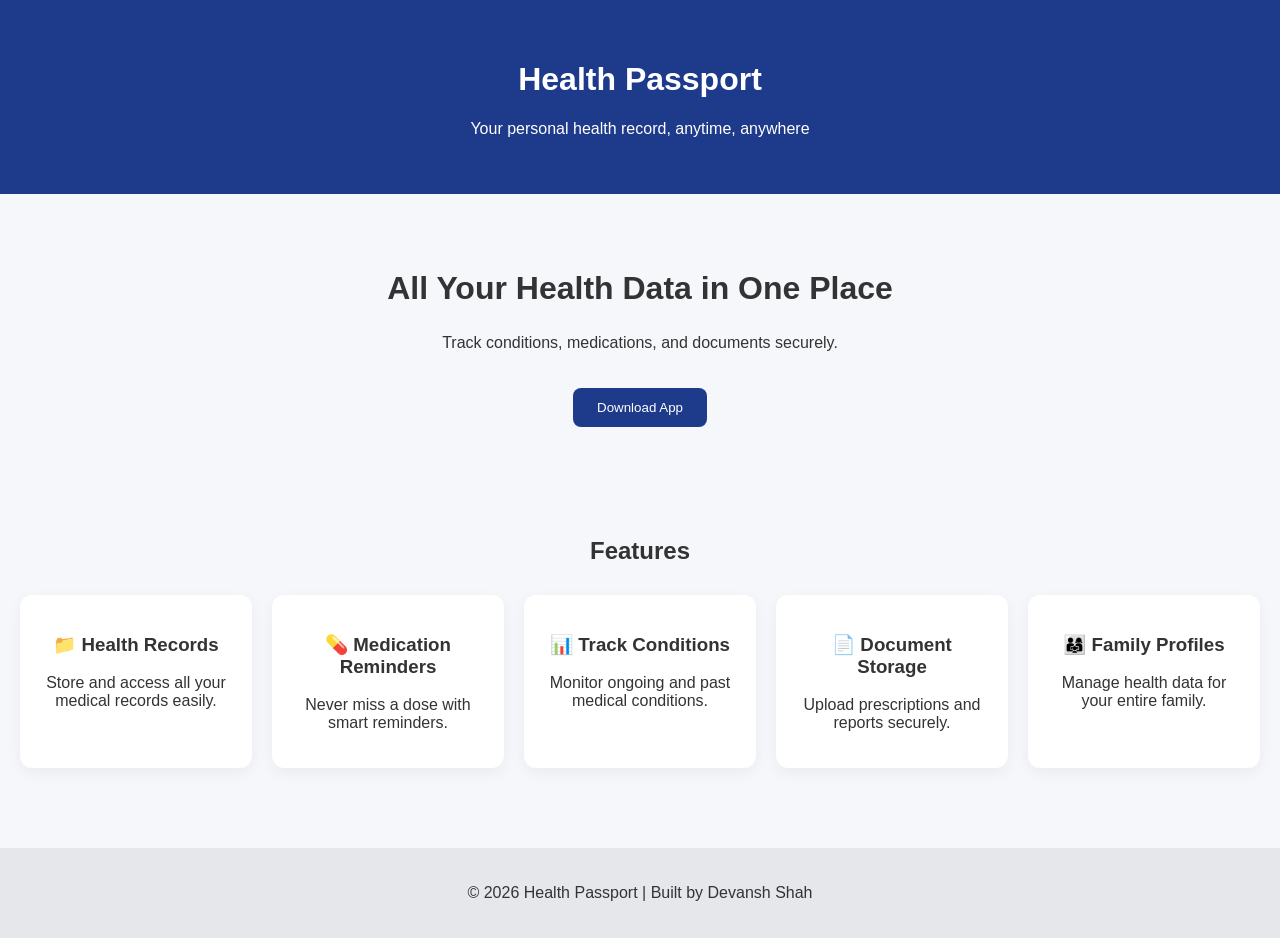
==== index.html @ 41bf418a "Add files via upload" ====
<!DOCTYPE html>
<html lang="en">
<head>
  <meta charset="UTF-8" />
  <meta name="viewport" content="width=device-width, initial-scale=1.0"/>
  <title>Health Passport</title>
  <link rel="stylesheet" href="style.css" />
</head>
<body>

<header>
  <h1>Health Passport</h1>
  <p>Your personal health record, anytime, anywhere</p>
</header>

<section class="hero">
  <h2>All Your Health Data in One Place</h2>
  <p>Track conditions, medications, and documents securely.</p>
  <button>Download App</button>
</section>

<section class="features">
  <h2>Features</h2>
  <div class="grid">

    <div class="card">
      <h3>📁 Health Records</h3>
      <p>Store and access all your medical records easily.</p>
    </div>

    <div class="card">
      <h3>💊 Medication Reminders</h3>
      <p>Never miss a dose with smart reminders.</p>
    </div>

    <div class="card">
      <h3>📊 Track Conditions</h3>
      <p>Monitor ongoing and past medical conditions.</p>
    </div>

    <div class="card">
      <h3>📄 Document Storage</h3>
      <p>Upload prescriptions and reports securely.</p>
    </div>

    <div class="card">
      <h3>👨‍👩‍👧 Family Profiles</h3>
      <p>Manage health data for your entire family.</p>
    </div>

  </div>
</section>

<footer>
  <p>© 2026 Health Passport | Built by Devansh Shah</p>
</footer>

</body>
</html>
---- style.css ----
body {
  margin: 0;
  font-family: Arial, sans-serif;
  background: #f5f7fb;
  color: #333;
}

header {
  background: #1e3a8a;
  color: white;
  text-align: center;
  padding: 40px 20px;
}

.hero {
  text-align: center;
  padding: 50px 20px;
}

.hero h2 {
  font-size: 32px;
}

.hero button {
  background: #1e3a8a;
  color: white;
  border: none;
  padding: 12px 24px;
  margin-top: 20px;
  border-radius: 8px;
  cursor: pointer;
}

.features {
  padding: 40px 20px;
  text-align: center;
}

.grid {
  display: grid;
  grid-template-columns: repeat(auto-fit, minmax(220px, 1fr));
  gap: 20px;
  margin-top: 30px;
}

.card {
  background: white;
  padding: 20px;
  border-radius: 12px;
  box-shadow: 0 5px 15px rgba(0,0,0,0.05);
}

footer {
  text-align: center;
  padding: 20px;
  background: #e5e7eb;
  margin-top: 40px;
}
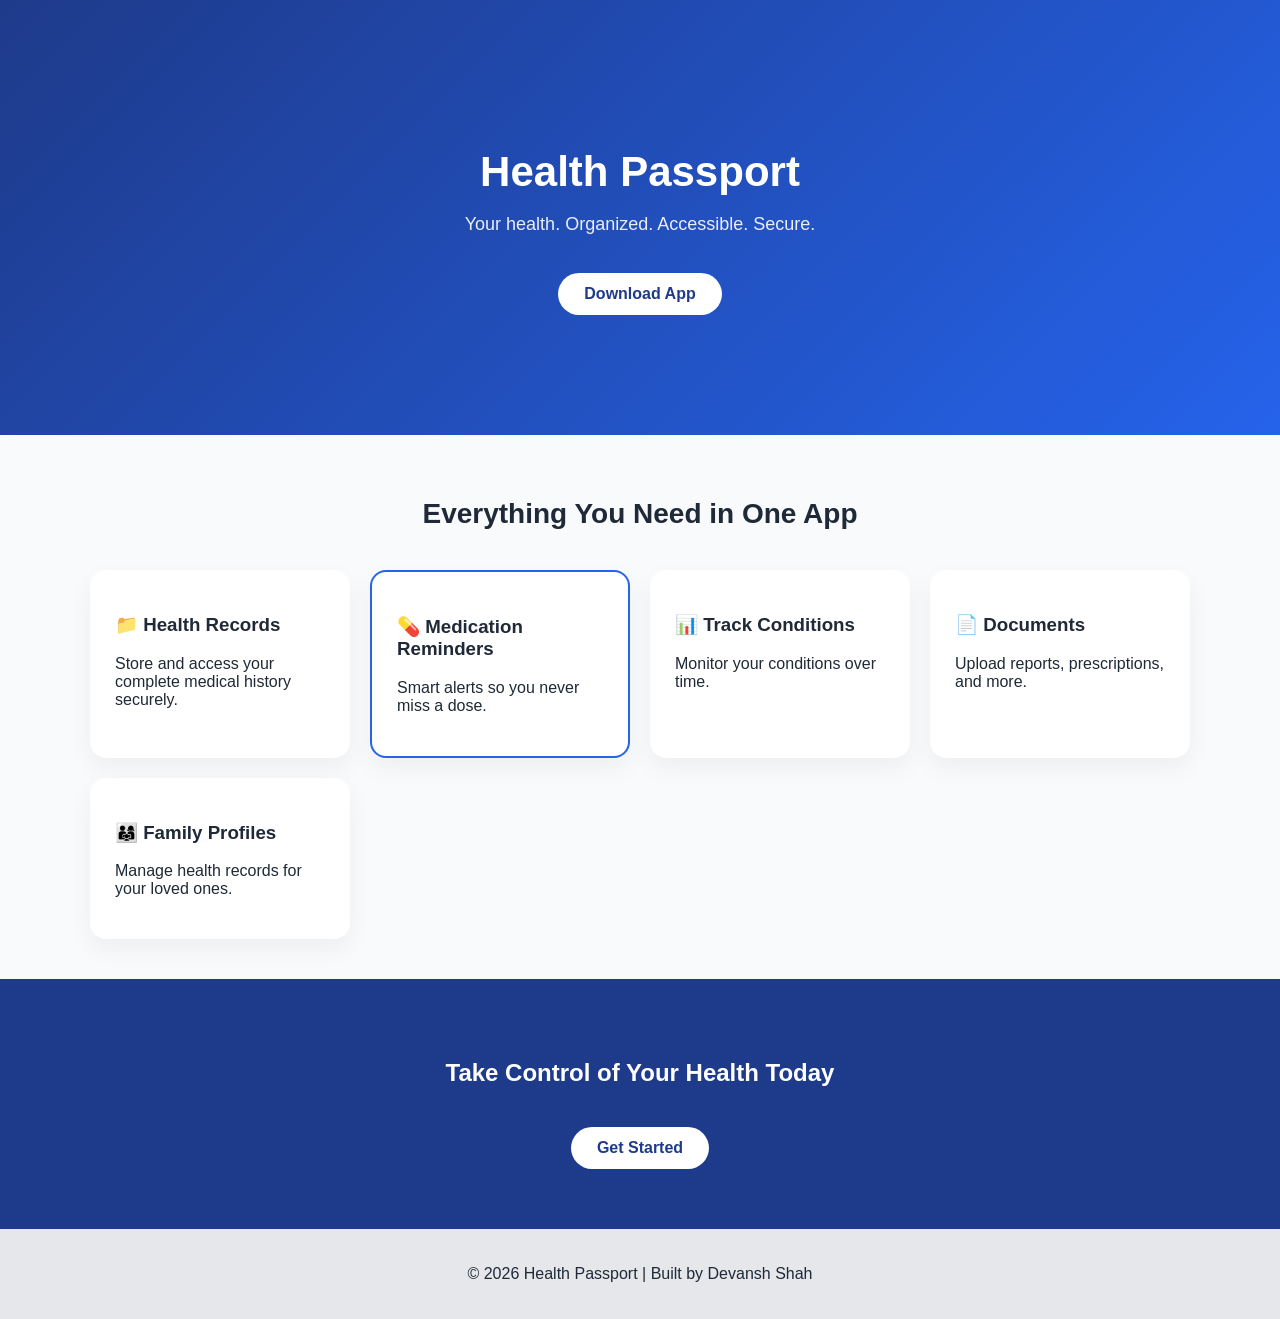
==== commit 1fd04a2a: "Add files via upload" ====
--- a/index.html
+++ b/index.html
@@ -9,46 +9,49 @@
 <body>
 
 <header>
-  <h1>Health Passport</h1>
-  <p>Your personal health record, anytime, anywhere</p>
+  <div class="container">
+    <h1>Health Passport</h1>
+    <p>Your health. Organized. Accessible. Secure.</p>
+    <a href="#" class="btn">Download App</a>
+  </div>
 </header>
 
-<section class="hero">
-  <h2>All Your Health Data in One Place</h2>
-  <p>Track conditions, medications, and documents securely.</p>
-  <button>Download App</button>
-</section>
+<section class="features container">
+  <h2>Everything You Need in One App</h2>
 
-<section class="features">
-  <h2>Features</h2>
   <div class="grid">
 
     <div class="card">
       <h3>📁 Health Records</h3>
-      <p>Store and access all your medical records easily.</p>
+      <p>Store and access your complete medical history securely.</p>
     </div>
 
-    <div class="card">
+    <div class="card highlight">
       <h3>💊 Medication Reminders</h3>
-      <p>Never miss a dose with smart reminders.</p>
+      <p>Smart alerts so you never miss a dose.</p>
     </div>
 
     <div class="card">
       <h3>📊 Track Conditions</h3>
-      <p>Monitor ongoing and past medical conditions.</p>
+      <p>Monitor your conditions over time.</p>
     </div>
 
     <div class="card">
-      <h3>📄 Document Storage</h3>
-      <p>Upload prescriptions and reports securely.</p>
+      <h3>📄 Documents</h3>
+      <p>Upload reports, prescriptions, and more.</p>
     </div>
 
     <div class="card">
       <h3>👨‍👩‍👧 Family Profiles</h3>
-      <p>Manage health data for your entire family.</p>
+      <p>Manage health records for your loved ones.</p>
     </div>
 
   </div>
+</section>
+
+<section class="cta">
+  <h2>Take Control of Your Health Today</h2>
+  <a href="#" class="btn">Get Started</a>
 </section>
 
 <footer>
--- a/style.css
+++ b/style.css
@@ -1,58 +1,95 @@
 body {
   margin: 0;
-  font-family: Arial, sans-serif;
-  background: #f5f7fb;
-  color: #333;
+  font-family: 'Segoe UI', sans-serif;
+  background: #f8fafc;
+  color: #1f2937;
 }
 
-header {
-  background: #1e3a8a;
-  color: white;
-  text-align: center;
+.container {
+  max-width: 1100px;
+  margin: auto;
   padding: 40px 20px;
 }
 
-.hero {
+/* HEADER */
+header {
+  background: linear-gradient(135deg, #1e3a8a, #2563eb);
+  color: white;
   text-align: center;
-  padding: 50px 20px;
+  padding: 80px 20px;
 }
 
-.hero h2 {
-  font-size: 32px;
+header h1 {
+  font-size: 42px;
+  margin-bottom: 10px;
 }
 
-.hero button {
-  background: #1e3a8a;
-  color: white;
-  border: none;
-  padding: 12px 24px;
-  margin-top: 20px;
-  border-radius: 8px;
-  cursor: pointer;
+header p {
+  font-size: 18px;
+  opacity: 0.9;
 }
 
-.features {
-  padding: 40px 20px;
+/* BUTTON */
+.btn {
+  display: inline-block;
+  margin-top: 20px;
+  padding: 12px 26px;
+  background: white;
+  color: #1e3a8a;
+  border-radius: 30px;
+  text-decoration: none;
+  font-weight: bold;
+  transition: 0.3s;
+}
+
+.btn:hover {
+  background: #e0e7ff;
+}
+
+/* FEATURES */
+.features h2 {
   text-align: center;
+  font-size: 28px;
 }
 
 .grid {
   display: grid;
   grid-template-columns: repeat(auto-fit, minmax(220px, 1fr));
   gap: 20px;
-  margin-top: 30px;
+  margin-top: 40px;
 }
 
 .card {
   background: white;
-  padding: 20px;
-  border-radius: 12px;
-  box-shadow: 0 5px 15px rgba(0,0,0,0.05);
+  padding: 25px;
+  border-radius: 16px;
+  box-shadow: 0 10px 25px rgba(0,0,0,0.05);
+  transition: 0.3s;
 }
 
+.card:hover {
+  transform: translateY(-5px);
+}
+
+.highlight {
+  border: 2px solid #2563eb;
+}
+
+/* CTA */
+.cta {
+  text-align: center;
+  background: #1e3a8a;
+  color: white;
+  padding: 60px 20px;
+}
+
+.cta h2 {
+  margin-bottom: 20px;
+}
+
+/* FOOTER */
 footer {
   text-align: center;
   padding: 20px;
   background: #e5e7eb;
-  margin-top: 40px;
 }
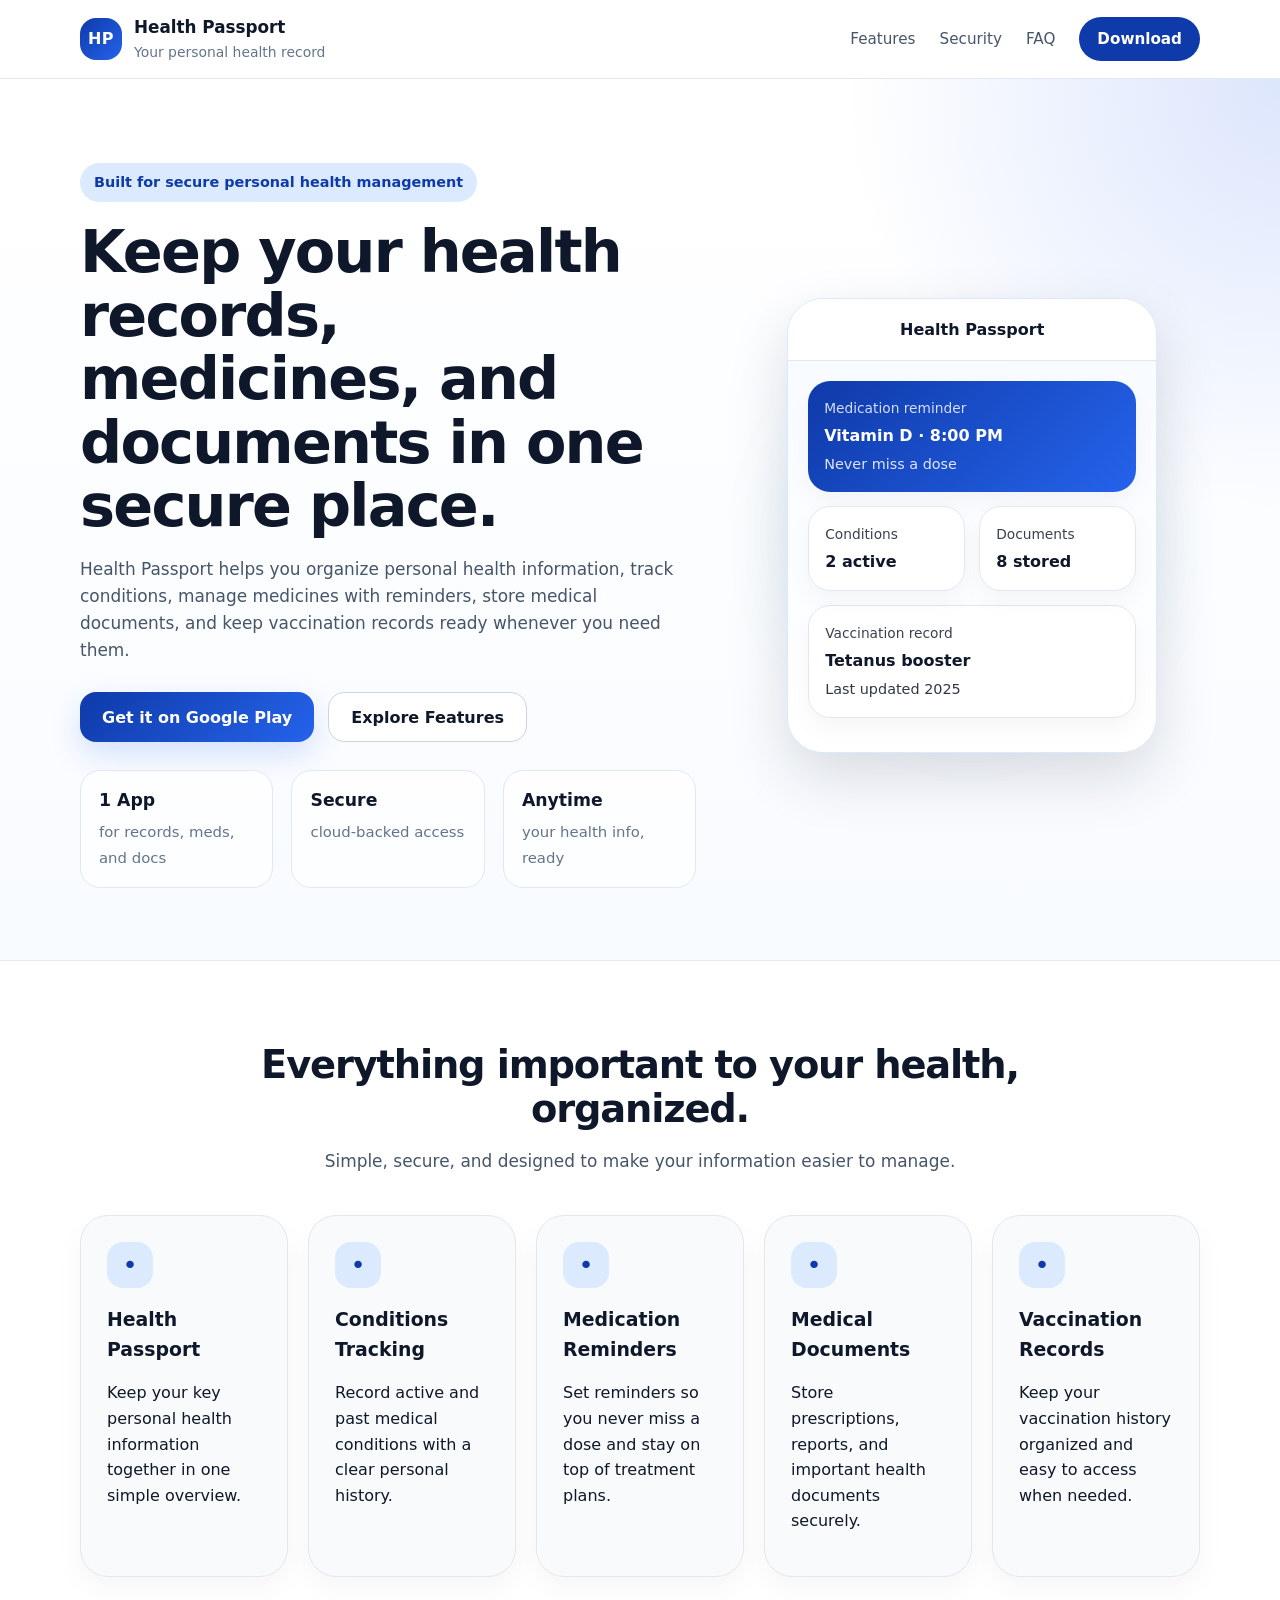
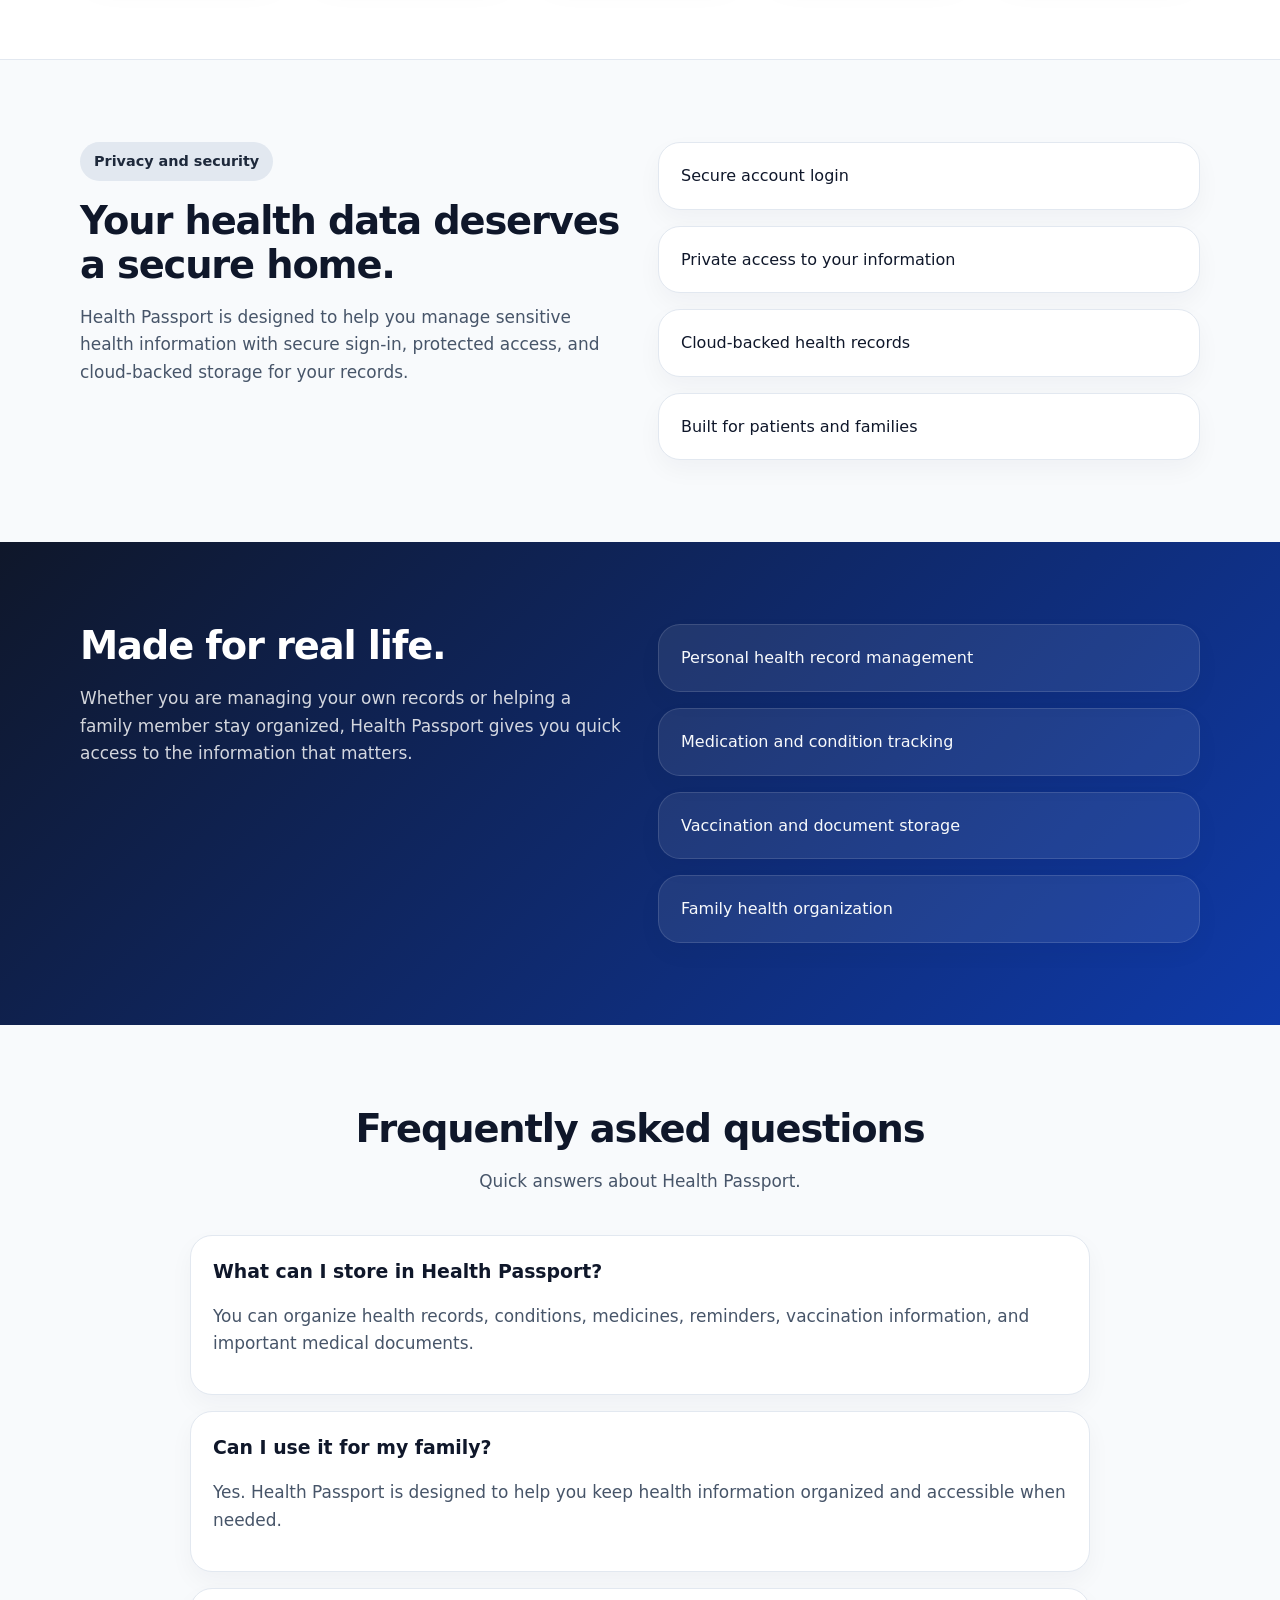
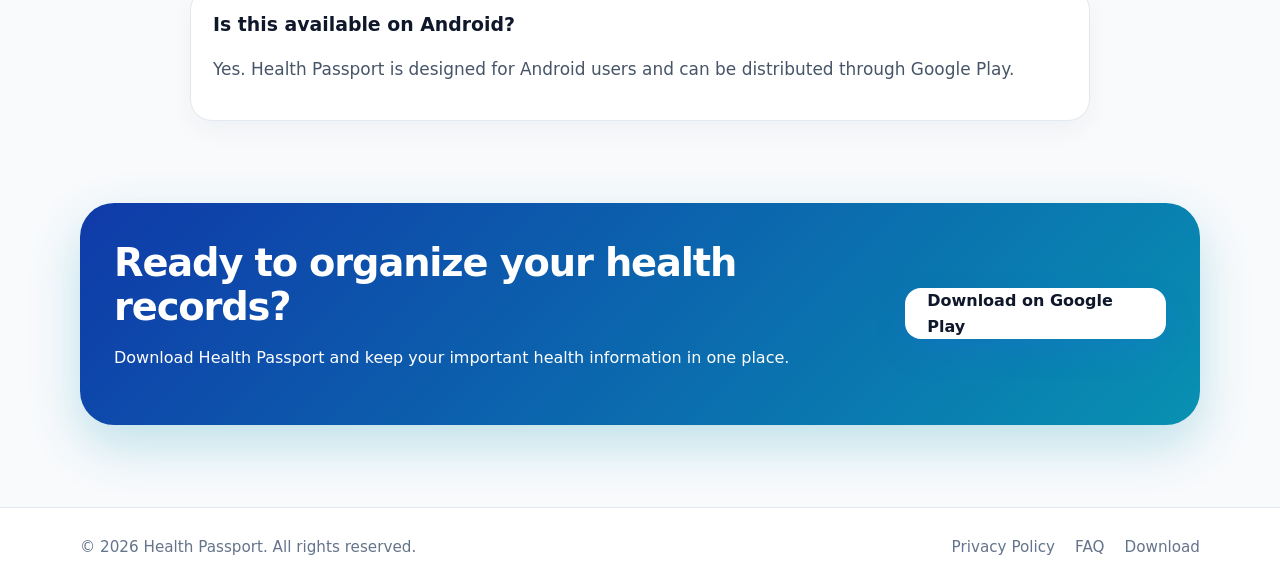
==== commit b724bc15: "Add files via upload" ====
--- a/index.html
+++ b/index.html
@@ -4,59 +4,218 @@
   <meta charset="UTF-8" />
   <meta name="viewport" content="width=device-width, initial-scale=1.0"/>
   <title>Health Passport</title>
+  <meta name="description" content="Health Passport helps you securely manage health records, medicines, conditions, documents, and vaccination history in one place." />
   <link rel="stylesheet" href="style.css" />
 </head>
 <body>
-
-<header>
-  <div class="container">
-    <h1>Health Passport</h1>
-    <p>Your health. Organized. Accessible. Secure.</p>
-    <a href="#" class="btn">Download App</a>
-  </div>
-</header>
-
-<section class="features container">
-  <h2>Everything You Need in One App</h2>
-
-  <div class="grid">
-
-    <div class="card">
-      <h3>📁 Health Records</h3>
-      <p>Store and access your complete medical history securely.</p>
+  <header class="site-header">
+    <div class="container nav">
+      <a href="index.html" class="brand">
+        <div class="brand-mark">HP</div>
+        <div>
+          <div class="brand-name">Health Passport</div>
+          <div class="brand-sub">Your personal health record</div>
+        </div>
+      </a>
+      <nav class="nav-links">
+        <a href="#features">Features</a>
+        <a href="#security">Security</a>
+        <a href="#faq">FAQ</a>
+        <a href="#download" class="nav-button">Download</a>
+      </nav>
     </div>
-
-    <div class="card highlight">
-      <h3>💊 Medication Reminders</h3>
-      <p>Smart alerts so you never miss a dose.</p>
+  </header>
+
+  <main>
+    <section class="hero">
+      <div class="container hero-grid">
+        <div class="hero-copy">
+          <span class="eyebrow">Built for secure personal health management</span>
+          <h1>Keep your health records, medicines, and documents in one secure place.</h1>
+          <p class="hero-text">
+            Health Passport helps you organize personal health information, track conditions,
+            manage medicines with reminders, store medical documents, and keep vaccination
+            records ready whenever you need them.
+          </p>
+          <div class="hero-actions" id="download">
+            <a href="#" class="primary-btn">Get it on Google Play</a>
+            <a href="#features" class="secondary-btn">Explore Features</a>
+          </div>
+          <div class="hero-stats">
+            <div>
+              <strong>1 App</strong>
+              <span>for records, meds, and docs</span>
+            </div>
+            <div>
+              <strong>Secure</strong>
+              <span>cloud-backed access</span>
+            </div>
+            <div>
+              <strong>Anytime</strong>
+              <span>your health info, ready</span>
+            </div>
+          </div>
+        </div>
+
+        <div class="phone-wrap">
+          <div class="phone-glow"></div>
+          <div class="phone">
+            <div class="phone-top">Health Passport</div>
+            <div class="phone-body">
+              <div class="mini-card highlight-card">
+                <div class="mini-label">Medication reminder</div>
+                <div class="mini-title">Vitamin D · 8:00 PM</div>
+                <div class="mini-sub">Never miss a dose</div>
+              </div>
+
+              <div class="mini-grid">
+                <div class="mini-card">
+                  <div class="mini-label">Conditions</div>
+                  <div class="mini-title">2 active</div>
+                </div>
+                <div class="mini-card">
+                  <div class="mini-label">Documents</div>
+                  <div class="mini-title">8 stored</div>
+                </div>
+              </div>
+
+              <div class="mini-card">
+                <div class="mini-label">Vaccination record</div>
+                <div class="mini-title">Tetanus booster</div>
+                <div class="mini-sub">Last updated 2025</div>
+              </div>
+            </div>
+          </div>
+        </div>
+      </div>
+    </section>
+
+    <section class="section section-light" id="features">
+      <div class="container">
+        <div class="section-head">
+          <h2>Everything important to your health, organized.</h2>
+          <p>Simple, secure, and designed to make your information easier to manage.</p>
+        </div>
+
+        <div class="feature-grid">
+          <article class="feature-card">
+            <div class="icon-badge">•</div>
+            <h3>Health Passport</h3>
+            <p>Keep your key personal health information together in one simple overview.</p>
+          </article>
+
+          <article class="feature-card">
+            <div class="icon-badge">•</div>
+            <h3>Conditions Tracking</h3>
+            <p>Record active and past medical conditions with a clear personal history.</p>
+          </article>
+
+          <article class="feature-card">
+            <div class="icon-badge">•</div>
+            <h3>Medication Reminders</h3>
+            <p>Set reminders so you never miss a dose and stay on top of treatment plans.</p>
+          </article>
+
+          <article class="feature-card">
+            <div class="icon-badge">•</div>
+            <h3>Medical Documents</h3>
+            <p>Store prescriptions, reports, and important health documents securely.</p>
+          </article>
+
+          <article class="feature-card">
+            <div class="icon-badge">•</div>
+            <h3>Vaccination Records</h3>
+            <p>Keep your vaccination history organized and easy to access when needed.</p>
+          </article>
+        </div>
+      </div>
+    </section>
+
+    <section class="section" id="security">
+      <div class="container split">
+        <div>
+          <span class="eyebrow dark">Privacy and security</span>
+          <h2>Your health data deserves a secure home.</h2>
+          <p class="section-copy">
+            Health Passport is designed to help you manage sensitive health information with secure
+            sign-in, protected access, and cloud-backed storage for your records.
+          </p>
+        </div>
+
+        <div class="trust-list">
+          <div class="trust-item">Secure account login</div>
+          <div class="trust-item">Private access to your information</div>
+          <div class="trust-item">Cloud-backed health records</div>
+          <div class="trust-item">Built for patients and families</div>
+        </div>
+      </div>
+    </section>
+
+    <section class="section section-dark">
+      <div class="container split">
+        <div>
+          <h2>Made for real life.</h2>
+          <p class="section-copy section-copy-light">
+            Whether you are managing your own records or helping a family member stay organized,
+            Health Passport gives you quick access to the information that matters.
+          </p>
+        </div>
+
+        <div class="use-cases">
+          <div class="use-case">Personal health record management</div>
+          <div class="use-case">Medication and condition tracking</div>
+          <div class="use-case">Vaccination and document storage</div>
+          <div class="use-case">Family health organization</div>
+        </div>
+      </div>
+    </section>
+
+    <section class="section" id="faq">
+      <div class="container faq-wrap">
+        <div class="section-head">
+          <h2>Frequently asked questions</h2>
+          <p>Quick answers about Health Passport.</p>
+        </div>
+
+        <div class="faq-list">
+          <div class="faq-item">
+            <h3>What can I store in Health Passport?</h3>
+            <p>You can organize health records, conditions, medicines, reminders, vaccination information, and important medical documents.</p>
+          </div>
+
+          <div class="faq-item">
+            <h3>Can I use it for my family?</h3>
+            <p>Yes. Health Passport is designed to help you keep health information organized and accessible when needed.</p>
+          </div>
+
+          <div class="faq-item">
+            <h3>Is this available on Android?</h3>
+            <p>Yes. Health Passport is designed for Android users and can be distributed through Google Play.</p>
+          </div>
+        </div>
+      </div>
+    </section>
+
+    <section class="section final-cta">
+      <div class="container final-cta-box">
+        <div>
+          <h2>Ready to organize your health records?</h2>
+          <p>Download Health Passport and keep your important health information in one place.</p>
+        </div>
+        <a href="#" class="primary-btn white-btn">Download on Google Play</a>
+      </div>
+    </section>
+  </main>
+
+  <footer class="site-footer">
+    <div class="container footer-row">
+      <div>© 2026 Health Passport. All rights reserved.</div>
+      <div class="footer-links">
+        <a href="privacy.html">Privacy Policy</a>
+        <a href="#faq">FAQ</a>
+        <a href="#download">Download</a>
+      </div>
     </div>
-
-    <div class="card">
-      <h3>📊 Track Conditions</h3>
-      <p>Monitor your conditions over time.</p>
-    </div>
-
-    <div class="card">
-      <h3>📄 Documents</h3>
-      <p>Upload reports, prescriptions, and more.</p>
-    </div>
-
-    <div class="card">
-      <h3>👨‍👩‍👧 Family Profiles</h3>
-      <p>Manage health records for your loved ones.</p>
-    </div>
-
-  </div>
-</section>
-
-<section class="cta">
-  <h2>Take Control of Your Health Today</h2>
-  <a href="#" class="btn">Get Started</a>
-</section>
-
-<footer>
-  <p>© 2026 Health Passport | Built by Devansh Shah</p>
-</footer>
-
+  </footer>
 </body>
 </html>
--- a/style.css
+++ b/style.css
@@ -1,95 +1,529 @@
+* {
+  box-sizing: border-box;
+}
+
+html {
+  scroll-behavior: smooth;
+}
+
 body {
   margin: 0;
-  font-family: 'Segoe UI', sans-serif;
+  font-family: Inter, system-ui, -apple-system, BlinkMacSystemFont, "Segoe UI", sans-serif;
+  color: #0f172a;
   background: #f8fafc;
-  color: #1f2937;
+  line-height: 1.6;
+}
+
+a {
+  color: inherit;
+  text-decoration: none;
 }
 
 .container {
-  max-width: 1100px;
-  margin: auto;
-  padding: 40px 20px;
-}
-
-/* HEADER */
-header {
-  background: linear-gradient(135deg, #1e3a8a, #2563eb);
-  color: white;
+  width: min(1120px, calc(100% - 40px));
+  margin: 0 auto;
+}
+
+.site-header {
+  position: sticky;
+  top: 0;
+  z-index: 50;
+  background: rgba(255, 255, 255, 0.92);
+  backdrop-filter: blur(12px);
+  border-bottom: 1px solid #e2e8f0;
+}
+
+.nav {
+  display: flex;
+  align-items: center;
+  justify-content: space-between;
+  min-height: 78px;
+  gap: 20px;
+}
+
+.brand {
+  display: flex;
+  align-items: center;
+  gap: 12px;
+}
+
+.brand-mark {
+  width: 42px;
+  height: 42px;
+  border-radius: 16px;
+  display: grid;
+  place-items: center;
+  background: linear-gradient(135deg, #0f3aa9, #2563eb);
+  color: #fff;
+  font-weight: 800;
+  letter-spacing: 0.02em;
+}
+
+.brand-name {
+  font-size: 1.05rem;
+  font-weight: 700;
+}
+
+.brand-sub {
+  font-size: 0.87rem;
+  color: #64748b;
+}
+
+.nav-links {
+  display: flex;
+  align-items: center;
+  gap: 24px;
+  color: #475569;
+  font-size: 0.95rem;
+}
+
+.nav-links a:hover {
+  color: #0f172a;
+}
+
+.nav-button {
+  padding: 10px 18px;
+  border-radius: 999px;
+  background: #0f3aa9;
+  color: #fff !important;
+  font-weight: 700;
+}
+
+.hero {
+  padding: 84px 0 72px;
+  background:
+    radial-gradient(circle at top right, rgba(37, 99, 235, 0.16), transparent 28%),
+    linear-gradient(180deg, #ffffff 0%, #f8fbff 100%);
+}
+
+.hero-grid {
+  display: grid;
+  grid-template-columns: 1.15fr 0.85fr;
+  align-items: center;
+  gap: 48px;
+}
+
+.eyebrow {
+  display: inline-block;
+  padding: 8px 14px;
+  border-radius: 999px;
+  background: #dbeafe;
+  color: #0f3aa9;
+  font-size: 0.9rem;
+  font-weight: 700;
+  margin-bottom: 18px;
+}
+
+.eyebrow.dark {
+  background: #e2e8f0;
+  color: #1e293b;
+}
+
+.hero h1 {
+  font-size: clamp(2.5rem, 4.6vw, 4.4rem);
+  line-height: 1.08;
+  letter-spacing: -0.03em;
+  margin: 0 0 18px;
+  max-width: 720px;
+}
+
+.hero-text,
+.section-copy,
+.section-head p,
+.faq-item p,
+.policy-card p,
+.policy-card li {
+  color: #475569;
+  font-size: 1.06rem;
+}
+
+.hero-actions {
+  display: flex;
+  flex-wrap: wrap;
+  gap: 14px;
+  margin-top: 28px;
+}
+
+.primary-btn,
+.secondary-btn {
+  display: inline-flex;
+  align-items: center;
+  justify-content: center;
+  min-height: 50px;
+  padding: 0 22px;
+  border-radius: 16px;
+  font-weight: 700;
+  transition: transform 0.18s ease, opacity 0.18s ease;
+}
+
+.primary-btn:hover,
+.secondary-btn:hover,
+.nav-button:hover {
+  transform: translateY(-1px);
+  opacity: 0.97;
+}
+
+.primary-btn {
+  background: linear-gradient(135deg, #0f3aa9, #2563eb);
+  color: #fff;
+  box-shadow: 0 12px 30px rgba(37, 99, 235, 0.18);
+}
+
+.secondary-btn {
+  background: #fff;
+  color: #0f172a;
+  border: 1px solid #cbd5e1;
+}
+
+.white-btn {
+  background: #fff;
+  color: #0f172a;
+}
+
+.hero-stats {
+  margin-top: 28px;
+  display: grid;
+  grid-template-columns: repeat(3, minmax(0, 1fr));
+  gap: 18px;
+  max-width: 640px;
+}
+
+.hero-stats div {
+  background: rgba(255, 255, 255, 0.78);
+  border: 1px solid #e2e8f0;
+  border-radius: 20px;
+  padding: 16px 18px;
+}
+
+.hero-stats strong {
+  display: block;
+  font-size: 1.08rem;
+  margin-bottom: 4px;
+}
+
+.hero-stats span {
+  color: #64748b;
+  font-size: 0.93rem;
+}
+
+.phone-wrap {
+  position: relative;
+  display: flex;
+  justify-content: center;
+}
+
+.phone-glow {
+  position: absolute;
+  inset: 20px 10px 0 10px;
+  background: radial-gradient(circle, rgba(37, 99, 235, 0.28), rgba(14, 165, 233, 0.12), transparent 70%);
+  filter: blur(28px);
+}
+
+.phone {
+  position: relative;
+  width: min(370px, 100%);
+  border-radius: 36px;
+  background: #fff;
+  box-shadow: 0 24px 60px rgba(15, 23, 42, 0.14);
+  border: 1px solid #dbeafe;
+  overflow: hidden;
+}
+
+.phone-top {
   text-align: center;
-  padding: 80px 20px;
-}
-
-header h1 {
-  font-size: 42px;
+  padding: 18px 16px;
+  font-weight: 700;
+  background: #ffffff;
+  border-bottom: 1px solid #e2e8f0;
+}
+
+.phone-body {
+  padding: 20px;
+  background: linear-gradient(180deg, #f8fbff 0%, #ffffff 100%);
+}
+
+.mini-grid {
+  display: grid;
+  grid-template-columns: repeat(2, minmax(0, 1fr));
+  gap: 14px;
+}
+
+.mini-card {
+  background: #fff;
+  border: 1px solid #e2e8f0;
+  border-radius: 22px;
+  padding: 16px;
+  margin-bottom: 14px;
+  box-shadow: 0 10px 24px rgba(15, 23, 42, 0.04);
+}
+
+.highlight-card {
+  background: linear-gradient(135deg, #0f3aa9, #2563eb);
+  color: #fff;
+  border: none;
+}
+
+.mini-label {
+  font-size: 0.86rem;
+  opacity: 0.82;
+}
+
+.mini-title {
+  font-weight: 800;
+  margin-top: 4px;
+}
+
+.mini-sub {
+  font-size: 0.9rem;
+  margin-top: 4px;
+  opacity: 0.86;
+}
+
+.section {
+  padding: 82px 0;
+}
+
+.section-light {
+  background: #ffffff;
+  border-top: 1px solid #e2e8f0;
+  border-bottom: 1px solid #e2e8f0;
+}
+
+.section-dark {
+  background: linear-gradient(135deg, #0f172a, #0f3aa9);
+  color: #fff;
+}
+
+.section-head {
+  text-align: center;
+  max-width: 760px;
+  margin: 0 auto 40px;
+}
+
+.section h2,
+.section-head h2,
+.policy-card h1 {
+  font-size: clamp(2rem, 3vw, 3rem);
+  line-height: 1.15;
+  letter-spacing: -0.03em;
+  margin: 0 0 12px;
+}
+
+.feature-grid {
+  display: grid;
+  grid-template-columns: repeat(5, minmax(0, 1fr));
+  gap: 20px;
+}
+
+.feature-card {
+  background: #f8fafc;
+  border: 1px solid #e2e8f0;
+  border-radius: 28px;
+  padding: 26px;
+  box-shadow: 0 12px 30px rgba(15, 23, 42, 0.04);
+}
+
+.icon-badge {
+  width: 46px;
+  height: 46px;
+  border-radius: 16px;
+  display: grid;
+  place-items: center;
+  background: #dbeafe;
+  color: #0f3aa9;
+  font-size: 1.6rem;
+  margin-bottom: 16px;
+}
+
+.feature-card h3,
+.faq-item h3,
+.policy-card h2 {
+  margin: 0 0 8px;
+  font-size: 1.18rem;
+}
+
+.split {
+  display: grid;
+  grid-template-columns: 1fr 1fr;
+  gap: 36px;
+  align-items: start;
+}
+
+.trust-list,
+.use-cases,
+.faq-list {
+  display: grid;
+  gap: 16px;
+}
+
+.trust-item,
+.use-case,
+.faq-item {
+  background: #fff;
+  border: 1px solid #e2e8f0;
+  border-radius: 22px;
+  padding: 20px 22px;
+  box-shadow: 0 10px 24px rgba(15, 23, 42, 0.04);
+}
+
+.section-dark .use-case {
+  background: rgba(255,255,255,0.08);
+  border-color: rgba(255,255,255,0.12);
+  color: #f8fafc;
+}
+
+.section-copy-light {
+  color: rgba(255,255,255,0.82);
+}
+
+.faq-wrap {
+  max-width: 900px;
+}
+
+.final-cta {
+  padding-top: 0;
+}
+
+.final-cta-box {
+  background: linear-gradient(135deg, #0f3aa9, #0891b2);
+  color: #fff;
+  border-radius: 34px;
+  padding: 38px 34px;
+  display: flex;
+  align-items: center;
+  justify-content: space-between;
+  gap: 24px;
+  box-shadow: 0 20px 50px rgba(8, 145, 178, 0.24);
+}
+
+.final-cta-box h2 {
   margin-bottom: 10px;
 }
 
-header p {
-  font-size: 18px;
-  opacity: 0.9;
-}
-
-/* BUTTON */
-.btn {
-  display: inline-block;
-  margin-top: 20px;
-  padding: 12px 26px;
-  background: white;
-  color: #1e3a8a;
+.site-footer {
+  border-top: 1px solid #e2e8f0;
+  background: #fff;
+}
+
+.footer-row {
+  min-height: 78px;
+  display: flex;
+  align-items: center;
+  justify-content: space-between;
+  gap: 18px;
+  color: #64748b;
+  font-size: 0.95rem;
+}
+
+.footer-links {
+  display: flex;
+  gap: 20px;
+}
+
+.footer-links a:hover {
+  color: #0f172a;
+}
+
+.policy-main {
+  padding: 54px 0 80px;
+}
+
+.policy-card {
+  max-width: 860px;
+  background: #fff;
+  border: 1px solid #e2e8f0;
   border-radius: 30px;
-  text-decoration: none;
-  font-weight: bold;
-  transition: 0.3s;
-}
-
-.btn:hover {
-  background: #e0e7ff;
-}
-
-/* FEATURES */
-.features h2 {
-  text-align: center;
-  font-size: 28px;
-}
-
-.grid {
-  display: grid;
-  grid-template-columns: repeat(auto-fit, minmax(220px, 1fr));
-  gap: 20px;
-  margin-top: 40px;
-}
-
-.card {
-  background: white;
-  padding: 25px;
-  border-radius: 16px;
-  box-shadow: 0 10px 25px rgba(0,0,0,0.05);
-  transition: 0.3s;
-}
-
-.card:hover {
-  transform: translateY(-5px);
-}
-
-.highlight {
-  border: 2px solid #2563eb;
-}
-
-/* CTA */
-.cta {
-  text-align: center;
-  background: #1e3a8a;
-  color: white;
-  padding: 60px 20px;
-}
-
-.cta h2 {
-  margin-bottom: 20px;
-}
-
-/* FOOTER */
-footer {
-  text-align: center;
-  padding: 20px;
-  background: #e5e7eb;
-}
+  padding: 36px 32px;
+  box-shadow: 0 18px 40px rgba(15, 23, 42, 0.06);
+}
+
+.policy-card ul {
+  padding-left: 20px;
+}
+
+.policy-updated {
+  margin-bottom: 22px;
+}
+
+.back-link {
+  margin-top: 30px;
+  font-weight: 700;
+}
+
+.back-link a {
+  color: #0f3aa9;
+}
+
+@media (max-width: 1100px) {
+  .feature-grid {
+    grid-template-columns: repeat(3, minmax(0, 1fr));
+  }
+}
+
+@media (max-width: 860px) {
+  .nav {
+    flex-direction: column;
+    align-items: flex-start;
+    padding: 14px 0;
+  }
+
+  .nav-links {
+    width: 100%;
+    flex-wrap: wrap;
+    gap: 12px 18px;
+  }
+
+  .hero-grid,
+  .split,
+  .final-cta-box {
+    grid-template-columns: 1fr;
+    display: grid;
+  }
+
+  .hero-stats {
+    grid-template-columns: 1fr;
+  }
+
+  .feature-grid {
+    grid-template-columns: 1fr 1fr;
+  }
+
+  .footer-row {
+    flex-direction: column;
+    align-items: flex-start;
+    padding: 18px 0;
+  }
+}
+
+@media (max-width: 560px) {
+  .container {
+    width: min(100% - 28px, 1120px);
+  }
+
+  .hero {
+    padding-top: 56px;
+  }
+
+  .feature-grid,
+  .mini-grid {
+    grid-template-columns: 1fr;
+  }
+
+  .primary-btn,
+  .secondary-btn,
+  .nav-button {
+    width: 100%;
+  }
+
+  .hero-actions {
+    flex-direction: column;
+  }
+
+  .phone {
+    border-radius: 28px;
+  }
+
+  .policy-card {
+    padding: 26px 20px;
+  }
+}
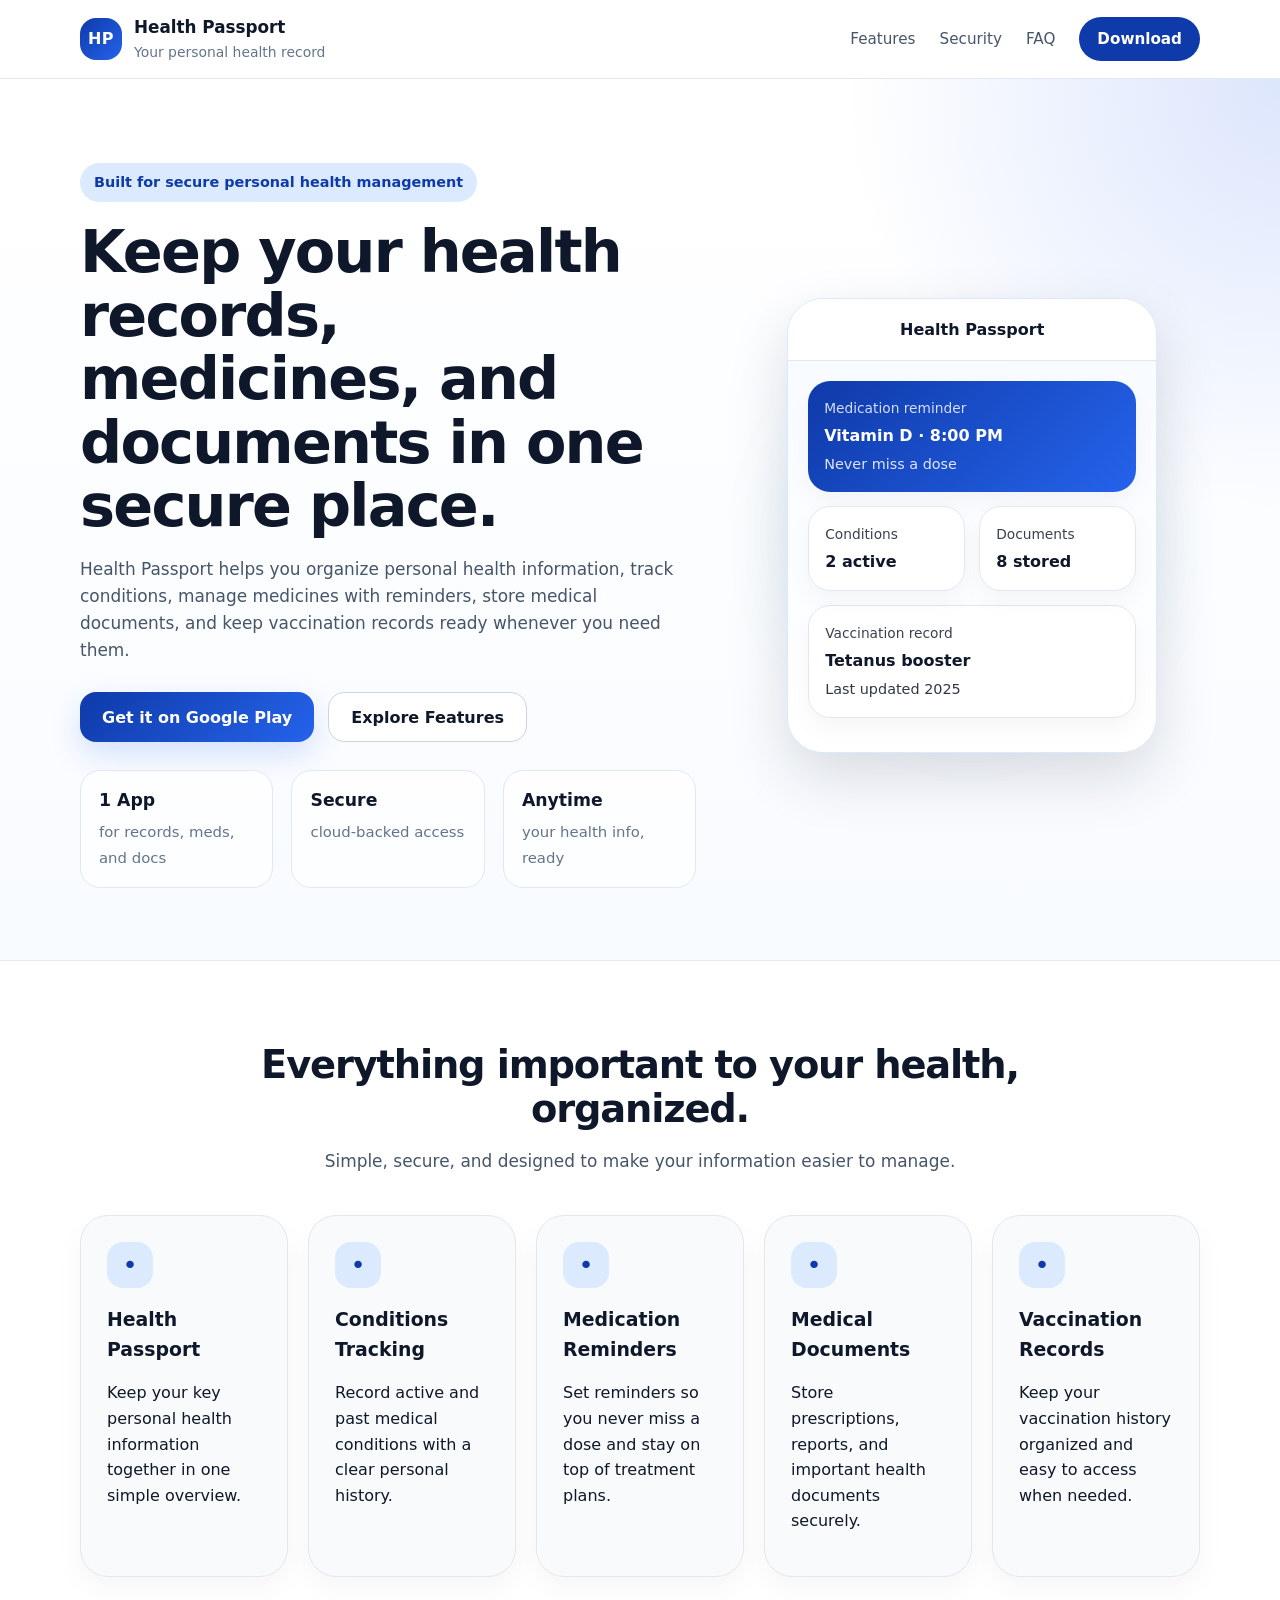
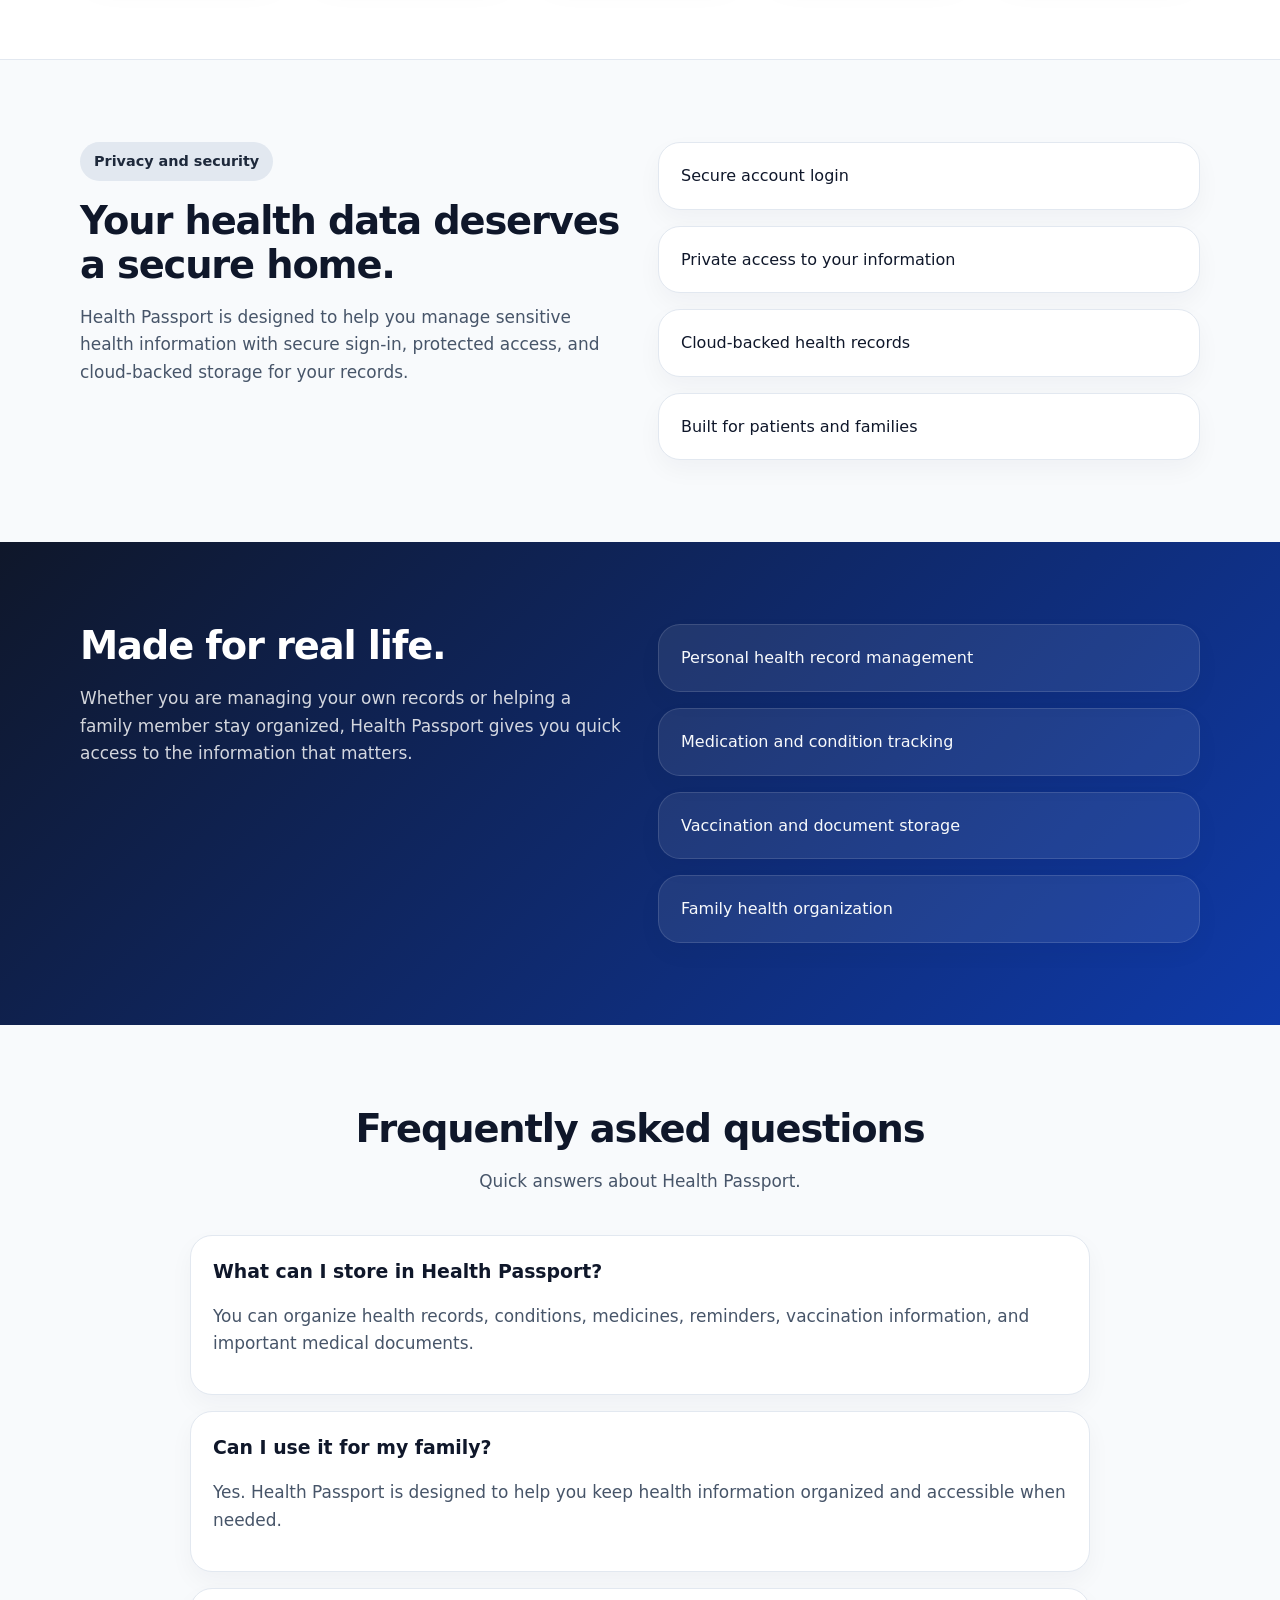
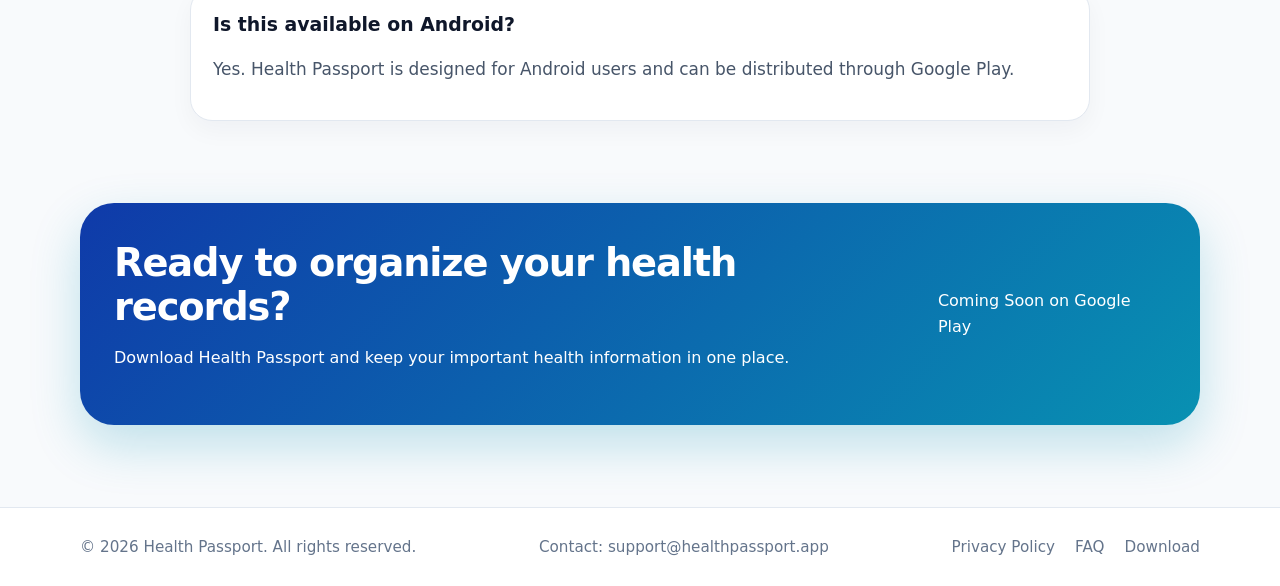
==== commit 8f37efd2: "Update index.html" ====
--- a/index.html
+++ b/index.html
@@ -202,14 +202,14 @@
           <h2>Ready to organize your health records?</h2>
           <p>Download Health Passport and keep your important health information in one place.</p>
         </div>
-        <a href="#" class="primary-btn white-btn">Download on Google Play</a>
-      </div>
+<a href="#">Coming Soon on Google Play</a>      </div>
     </section>
   </main>
 
   <footer class="site-footer">
     <div class="container footer-row">
       <div>© 2026 Health Passport. All rights reserved.</div>
+      <p>Contact: support@healthpassport.app</p>
       <div class="footer-links">
         <a href="privacy.html">Privacy Policy</a>
         <a href="#faq">FAQ</a>
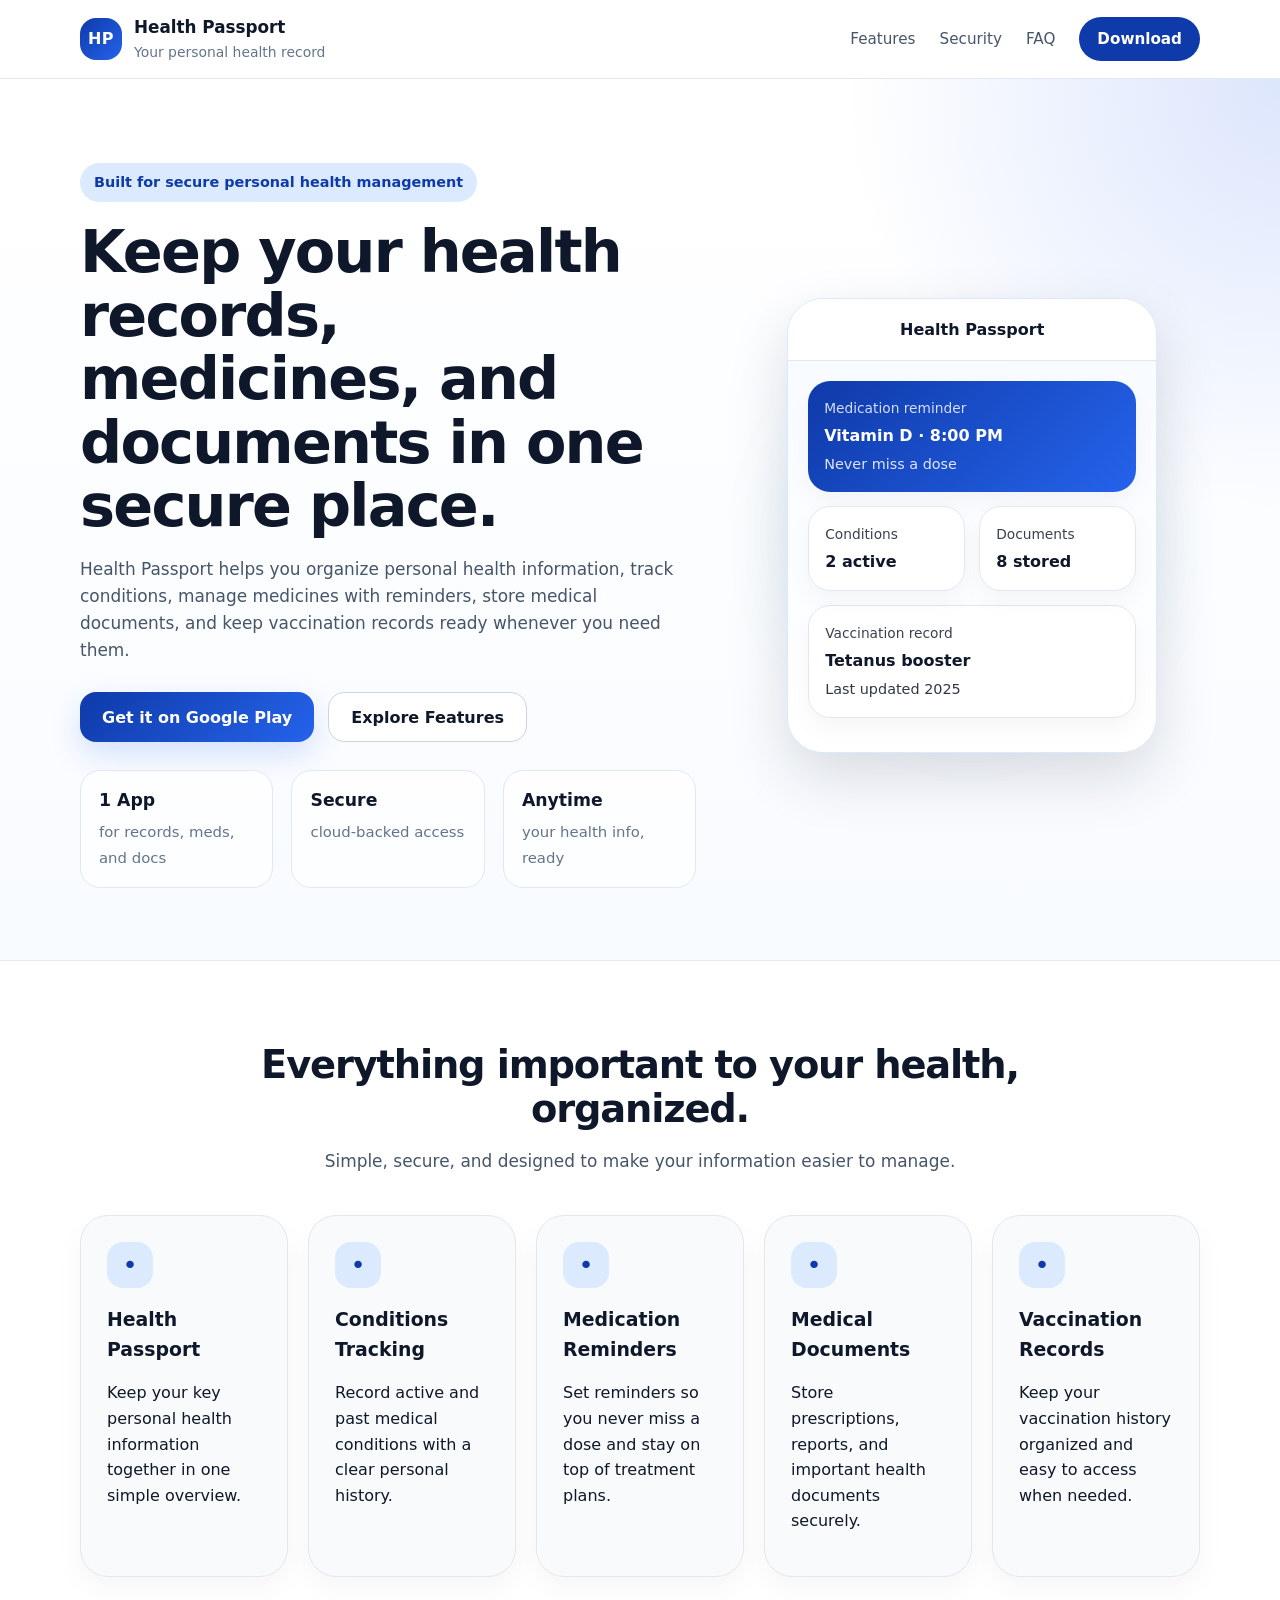
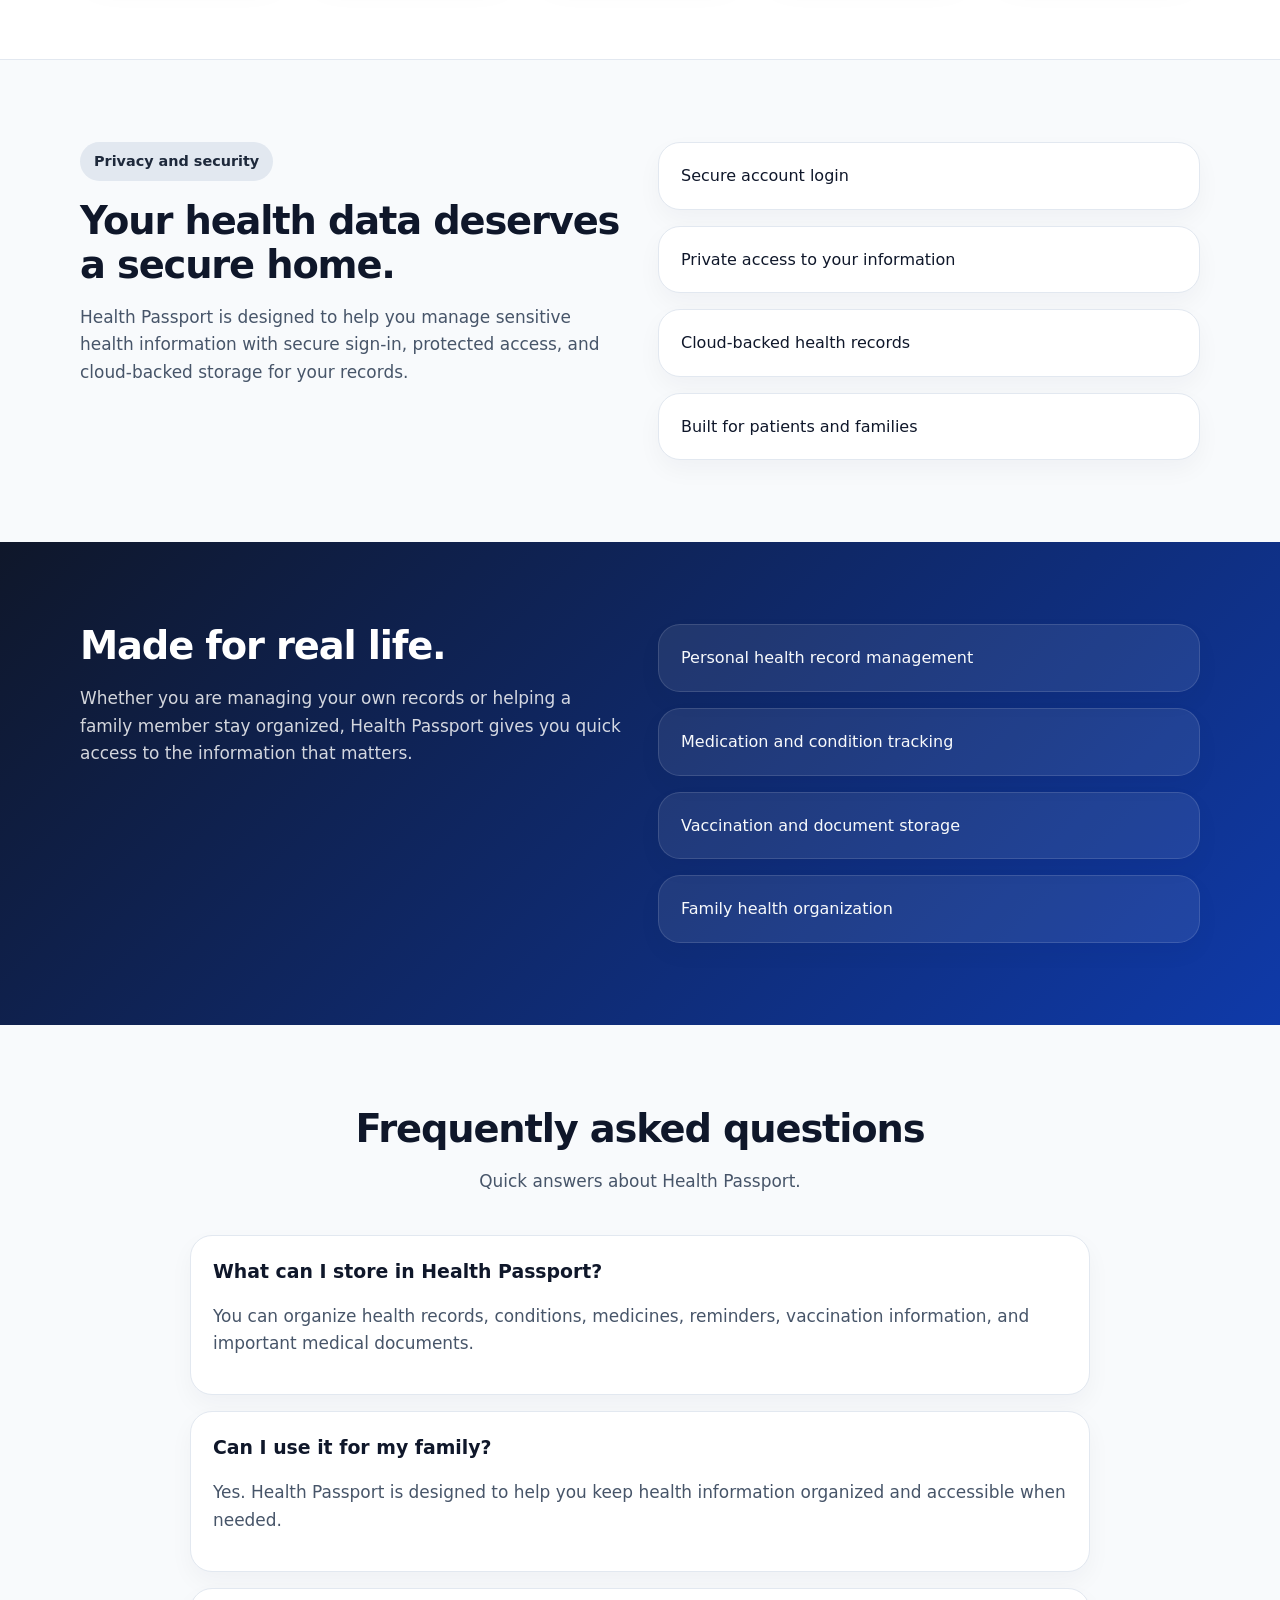
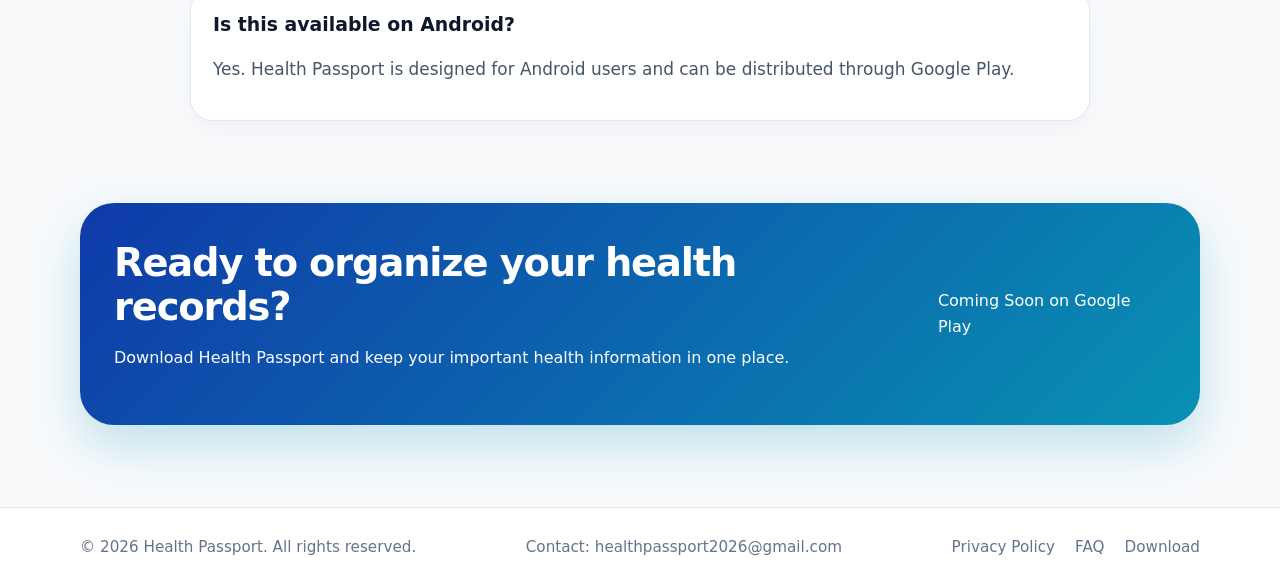
==== commit 0f70389b: "Update index.html" ====
--- a/index.html
+++ b/index.html
@@ -209,7 +209,7 @@
   <footer class="site-footer">
     <div class="container footer-row">
       <div>© 2026 Health Passport. All rights reserved.</div>
-      <p>Contact: support@healthpassport.app</p>
+      <p>Contact: healthpassport2026@gmail.com</p>
       <div class="footer-links">
         <a href="privacy.html">Privacy Policy</a>
         <a href="#faq">FAQ</a>
